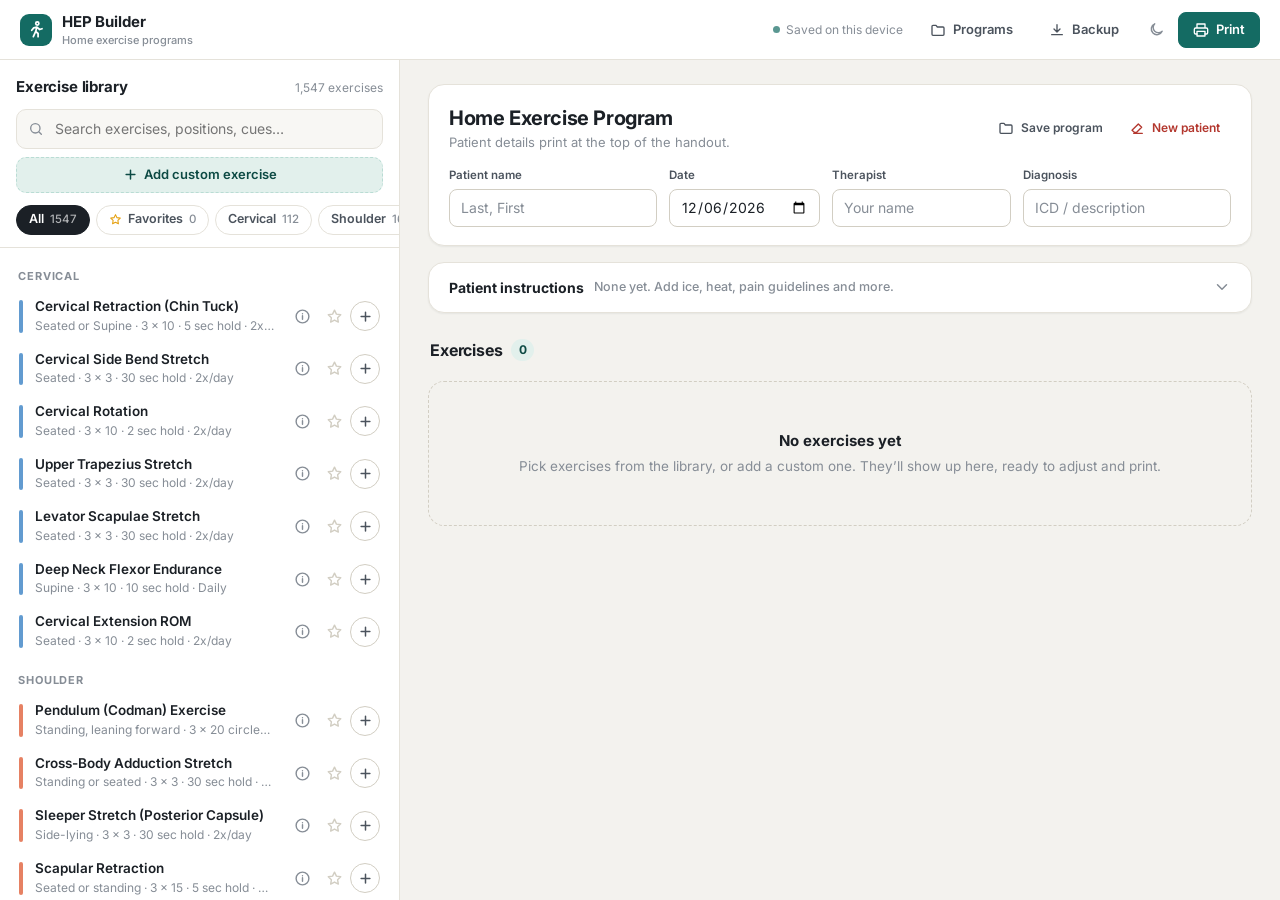
==== index.html @ 9a04bc9d "Rebuild as a static website with a redesigned UI and your own exercise photos - Split the single-fil" ====
<!DOCTYPE html>
<html lang="en">
<head>
<meta charset="UTF-8">
<meta name="viewport" content="width=device-width, initial-scale=1, viewport-fit=cover">
<title>HEP Builder</title>
<meta name="description" content="Build and print home exercise programs.">
<meta name="theme-color" content="#146B63">
<link rel="icon" href="favicon.svg" type="image/svg+xml">
<link rel="preconnect" href="https://fonts.googleapis.com">
<link rel="preconnect" href="https://fonts.gstatic.com" crossorigin>
<link href="https://fonts.googleapis.com/css2?family=Inter:wght@400;500;600;700&display=swap" rel="stylesheet">
<link rel="stylesheet" href="css/styles.css">
</head>
<body>

<!-- Icon sprite -->
<svg width="0" height="0" style="position:absolute" aria-hidden="true">
  <defs>
    <symbol id="i-search" viewBox="0 0 24 24" fill="none" stroke="currentColor" stroke-width="2" stroke-linecap="round" stroke-linejoin="round"><circle cx="11" cy="11" r="7"/><path d="m20 20-3.5-3.5"/></symbol>
    <symbol id="i-x" viewBox="0 0 24 24" fill="none" stroke="currentColor" stroke-width="2" stroke-linecap="round"><path d="M18 6 6 18M6 6l12 12"/></symbol>
    <symbol id="i-plus" viewBox="0 0 24 24" fill="none" stroke="currentColor" stroke-width="2.4" stroke-linecap="round"><path d="M12 5v14M5 12h14"/></symbol>
    <symbol id="i-check" viewBox="0 0 24 24" fill="none" stroke="currentColor" stroke-width="2.6" stroke-linecap="round" stroke-linejoin="round"><path d="m5 12.5 4.5 4.5L19 7.5"/></symbol>
    <symbol id="i-star" viewBox="0 0 24 24" fill="none" stroke="currentColor" stroke-width="2" stroke-linejoin="round"><path d="m12 3 2.7 5.6 6.1.9-4.4 4.3 1 6.1L12 17l-5.4 2.9 1-6.1L3.2 9.5l6.1-.9z"/></symbol>
    <symbol id="i-print" viewBox="0 0 24 24" fill="none" stroke="currentColor" stroke-width="2" stroke-linecap="round" stroke-linejoin="round"><path d="M6 9V3h12v6M6 18H4a2 2 0 0 1-2-2v-5a2 2 0 0 1 2-2h16a2 2 0 0 1 2 2v5a2 2 0 0 1-2 2h-2"/><path d="M6 14h12v7H6z"/></symbol>
    <symbol id="i-folder" viewBox="0 0 24 24" fill="none" stroke="currentColor" stroke-width="2" stroke-linejoin="round"><path d="M3 6.5A1.5 1.5 0 0 1 4.5 5H9l2 2.5h8.5A1.5 1.5 0 0 1 21 9v9.5a1.5 1.5 0 0 1-1.5 1.5h-15A1.5 1.5 0 0 1 3 18.5z"/></symbol>
    <symbol id="i-camera" viewBox="0 0 24 24" fill="none" stroke="currentColor" stroke-width="2" stroke-linejoin="round"><path d="M3 8.5A1.5 1.5 0 0 1 4.5 7h2.7L9 4.5h6L16.8 7h2.7A1.5 1.5 0 0 1 21 8.5v10a1.5 1.5 0 0 1-1.5 1.5h-15A1.5 1.5 0 0 1 3 18.5z"/><circle cx="12" cy="13" r="3.6"/></symbol>
    <symbol id="i-trash" viewBox="0 0 24 24" fill="none" stroke="currentColor" stroke-width="2" stroke-linecap="round" stroke-linejoin="round"><path d="M4 7h16M10 11v6M14 11v6M6 7l1 12.5A1.5 1.5 0 0 0 8.5 21h7a1.5 1.5 0 0 0 1.5-1.5L18 7M9 7V4h6v3"/></symbol>
    <symbol id="i-grip" viewBox="0 0 24 24" fill="currentColor"><circle cx="9" cy="6" r="1.6"/><circle cx="15" cy="6" r="1.6"/><circle cx="9" cy="12" r="1.6"/><circle cx="15" cy="12" r="1.6"/><circle cx="9" cy="18" r="1.6"/><circle cx="15" cy="18" r="1.6"/></symbol>
    <symbol id="i-up" viewBox="0 0 24 24" fill="none" stroke="currentColor" stroke-width="2" stroke-linecap="round" stroke-linejoin="round"><path d="m6 15 6-6 6 6"/></symbol>
    <symbol id="i-down" viewBox="0 0 24 24" fill="none" stroke="currentColor" stroke-width="2" stroke-linecap="round" stroke-linejoin="round"><path d="m6 9 6 6 6-6"/></symbol>
    <symbol id="i-mic" viewBox="0 0 24 24" fill="none" stroke="currentColor" stroke-width="2" stroke-linecap="round"><rect x="9" y="3" width="6" height="11" rx="3"/><path d="M5 11a7 7 0 0 0 14 0M12 18v3"/></symbol>
    <symbol id="i-info" viewBox="0 0 24 24" fill="none" stroke="currentColor" stroke-width="2" stroke-linecap="round"><circle cx="12" cy="12" r="9"/><path d="M12 11v5M12 8h.01"/></symbol>
    <symbol id="i-download" viewBox="0 0 24 24" fill="none" stroke="currentColor" stroke-width="2" stroke-linecap="round" stroke-linejoin="round"><path d="M12 4v11m-4.5-4.5L12 15l4.5-4.5M4 19h16"/></symbol>
    <symbol id="i-upload" viewBox="0 0 24 24" fill="none" stroke="currentColor" stroke-width="2" stroke-linecap="round" stroke-linejoin="round"><path d="M12 15V4M7.5 8.5 12 4l4.5 4.5M4 19h16"/></symbol>
    <symbol id="i-list" viewBox="0 0 24 24" fill="none" stroke="currentColor" stroke-width="2" stroke-linecap="round"><path d="M9 6h11M9 12h11M9 18h11M4.5 6h.01M4.5 12h.01M4.5 18h.01"/></symbol>
    <symbol id="i-grid" viewBox="0 0 24 24" fill="none" stroke="currentColor" stroke-width="2" stroke-linejoin="round"><rect x="4" y="4" width="7" height="7" rx="1.5"/><rect x="13" y="4" width="7" height="7" rx="1.5"/><rect x="4" y="13" width="7" height="7" rx="1.5"/><rect x="13" y="13" width="7" height="7" rx="1.5"/></symbol>
    <symbol id="i-logo" viewBox="0 0 24 24" fill="none" stroke="currentColor" stroke-width="2.2" stroke-linecap="round" stroke-linejoin="round"><circle cx="13" cy="4.5" r="2"/><path d="m8 21 3-6.5 3 2.5v4M11 14.5 12.5 9l3.5 3 3-1M12.5 9 8.5 10 6 13"/></symbol>
    <symbol id="i-moon" viewBox="0 0 24 24" fill="none" stroke="currentColor" stroke-width="2" stroke-linejoin="round"><path d="M20 14.5A8 8 0 1 1 9.5 4a6.5 6.5 0 0 0 10.5 10.5z"/></symbol>
    <symbol id="i-minus" viewBox="0 0 24 24" fill="none" stroke="currentColor" stroke-width="2.4" stroke-linecap="round"><path d="M5 12h14"/></symbol>
    <symbol id="i-eraser" viewBox="0 0 24 24" fill="none" stroke="currentColor" stroke-width="2" stroke-linecap="round" stroke-linejoin="round"><path d="M7 20h13M4.5 15.5 14 6l5 5-7.5 7.5H8z"/></symbol>
  </defs>
</svg>

<div class="shell" id="shell" data-view="library">

  <header class="topbar">
    <div class="brand">
      <span class="brand-mark"><svg><use href="#i-logo"/></svg></span>
      <div>HEP Builder<small>Home exercise programs</small></div>
    </div>
    <div class="topbar-actions">
      <span class="save-status" id="save-status">Saved on this device</span>
      <button class="btn btn-ghost" id="btn-programs" title="Saved programs"><svg><use href="#i-folder"/></svg><span class="label-wide">Programs</span></button>
      <button class="btn btn-ghost" id="btn-backup" title="Back up or restore"><svg><use href="#i-download"/></svg><span class="label-wide">Backup</span></button>
      <button class="icon-btn" id="btn-theme" title="Toggle dark mode"><svg><use href="#i-moon"/></svg></button>
      <button class="btn btn-primary" id="btn-print"><svg><use href="#i-print"/></svg><span class="label-wide">Print</span></button>
    </div>
  </header>

  <aside class="library" aria-label="Exercise library">
    <div class="lib-head">
      <div class="lib-title"><h2>Exercise library</h2><span id="lib-count"></span></div>
      <div class="search" id="search-wrap">
        <svg><use href="#i-search"/></svg>
        <input type="search" id="search" placeholder="Search exercises, positions, cues…" autocomplete="off" aria-label="Search exercises">
        <button class="icon-btn clear-search" id="clear-search" title="Clear search"><svg><use href="#i-x"/></svg></button>
      </div>
      <button class="custom-btn" id="btn-custom"><svg><use href="#i-plus"/></svg>Add custom exercise</button>
    </div>
    <div class="chips" id="chips" role="tablist" aria-label="Categories"></div>
    <div class="ex-list" id="ex-list"></div>
  </aside>

  <main class="workspace" id="workspace">
    <div class="workspace-inner">

      <section class="card patient">
        <div class="patient-head">
          <div>
            <h1>Home Exercise Program</h1>
            <p id="patient-sub">Patient details print at the top of the handout.</p>
          </div>
          <div style="display:flex;gap:4px">
            <button class="btn btn-ghost btn-sm" id="btn-save-quick"><svg><use href="#i-folder"/></svg>Save program</button>
            <button class="btn btn-danger-ghost btn-sm" id="btn-clear-all"><svg><use href="#i-eraser"/></svg>New patient</button>
          </div>
        </div>
        <div class="patient-grid">
          <div class="field"><label for="pt-name">Patient name</label><input class="input" id="pt-name" placeholder="Last, First" autocomplete="off"></div>
          <div class="field"><label for="pt-date">Date</label><input class="input" type="date" id="pt-date"></div>
          <div class="field"><label for="pt-therapist">Therapist</label><input class="input" id="pt-therapist" placeholder="Your name"></div>
          <div class="field"><label for="pt-dx">Diagnosis</label><input class="input" id="pt-dx" placeholder="ICD / description" autocomplete="off"></div>
        </div>
      </section>

      <section class="card instr-card" id="instr-card">
        <button class="instr-summary" id="instr-toggle" aria-expanded="false">
          <h3>Patient instructions</h3>
          <span class="muted" id="instr-preview">Ice, heat, pain guidelines…</span>
          <svg class="chev"><use href="#i-down"/></svg>
        </button>
        <div class="instr-body">
          <div class="quick" id="quick"></div>
          <div class="with-mic">
            <textarea class="textarea" id="pt-instructions" rows="4" placeholder="Type instructions, or tap the quick-add buttons above…"></textarea>
            <button class="mic" type="button" data-mic-target="pt-instructions" title="Dictate"><svg><use href="#i-mic"/></svg></button>
          </div>
          <div class="hint"><span>Prints above the exercises.</span><button class="btn btn-ghost btn-sm" id="btn-clear-instr">Clear</button></div>
        </div>
      </section>

      <div class="prog-toolbar">
        <h2>Exercises <span class="pill" id="ex-count">0</span></h2>
        <div class="tools">
          <button class="btn btn-ghost btn-sm" id="btn-clear-ex"><svg><use href="#i-trash"/></svg>Clear exercises</button>
        </div>
      </div>
      <div class="prog-list" id="prog-list"></div>
    </div>
  </main>

  <nav class="mobile-tabs" aria-label="Views">
    <button data-view="library" class="active"><svg><use href="#i-grid"/></svg>Library</button>
    <button data-view="program"><svg><use href="#i-list"/></svg><span>Program<span class="badge" id="tab-badge" hidden>0</span></span></button>
  </nav>
</div>

<!-- Modals -->
<div class="modal-backdrop" id="modal" role="dialog" aria-modal="true">
  <div class="modal" id="modal-box"></div>
</div>
<input type="file" id="photo-input" accept="image/*" hidden>
<input type="file" id="backup-input" accept="application/json,.json" hidden>
<div class="toast" id="toast" role="status"></div>
<div id="print-view"></div>

<script src="js/exercises.js"></script>
<script src="js/photos.js"></script>
<script src="js/app.js"></script>
</body>
</html>
---- css/styles.css ----
/* ───────────────────────── Tokens ───────────────────────── */
:root {
  --bg: #F3F2EE;
  --surface: #FFFFFF;
  --surface-2: #F8F7F4;
  --line: #E5E2DA;
  --line-strong: #D2CEC3;
  --ink: #1B2026;
  --ink-2: #4B535D;
  --ink-3: #868D96;
  --brand: #146B63;
  --brand-hover: #0F5751;
  --brand-ink: #0D4A44;
  --brand-soft: #E2F0EC;
  --brand-line: #B9DCD4;
  --accent: #E0613C;
  --accent-soft: #FCE8E1;
  --danger: #B3372E;
  --danger-soft: #FBEAE7;
  --star: #E5A00F;
  --shadow-sm: 0 1px 2px rgba(23, 28, 33, .06);
  --shadow: 0 1px 2px rgba(23, 28, 33, .05), 0 6px 20px rgba(23, 28, 33, .06);
  --shadow-lg: 0 20px 60px rgba(15, 20, 25, .22);

  --photo-bg: #E9EEEC;

  --r-sm: 8px;
  --r: 12px;
  --r-lg: 16px;
  --font: 'Inter', system-ui, -apple-system, 'Segoe UI', sans-serif;
  color-scheme: light;
}
@media (prefers-color-scheme: dark) {
  :root:not([data-theme="light"]) {
    --bg: #111417; --surface: #191D21; --surface-2: #1F2429; --line: #2B3137; --line-strong: #3A4148;
    --ink: #E9ECEE; --ink-2: #AEB5BC; --ink-3: #78818A;
    --brand: #4DB5A8; --brand-hover: #63C4B8; --brand-ink: #9EDDD3; --brand-soft: #173330; --brand-line: #29514C;
    --accent: #F2845F; --accent-soft: #3A231C; --danger: #F07C70; --danger-soft: #3A1E1C; --star: #F2B53A;
    --shadow-sm: none; --shadow: 0 1px 2px rgba(0,0,0,.4); --shadow-lg: 0 20px 60px rgba(0,0,0,.6);
    --photo-bg: #1E2A29;
    color-scheme: dark;
  }
}
:root[data-theme="dark"] {
  --bg: #111417; --surface: #191D21; --surface-2: #1F2429; --line: #2B3137; --line-strong: #3A4148;
  --ink: #E9ECEE; --ink-2: #AEB5BC; --ink-3: #78818A;
  --brand: #4DB5A8; --brand-hover: #63C4B8; --brand-ink: #9EDDD3; --brand-soft: #173330; --brand-line: #29514C;
  --accent: #F2845F; --accent-soft: #3A231C; --danger: #F07C70; --danger-soft: #3A1E1C; --star: #F2B53A;
  --shadow-sm: none; --shadow: 0 1px 2px rgba(0,0,0,.4); --shadow-lg: 0 20px 60px rgba(0,0,0,.6);
  --photo-bg: #1E2A29;
  color-scheme: dark;
}

/* ───────────────────────── Base ───────────────────────── */
*, *::before, *::after { box-sizing: border-box; margin: 0; padding: 0; }
html, body { height: 100%; }
body {
  font-family: var(--font); font-size: 14px; line-height: 1.5; color: var(--ink); background: var(--bg);
  -webkit-font-smoothing: antialiased; overflow: hidden;
}
button { font: inherit; color: inherit; cursor: pointer; background: none; border: 0; }
input, textarea, select { font: inherit; color: inherit; }
svg { display: block; }
:focus-visible { outline: 2px solid var(--brand); outline-offset: 2px; }
.sr-only { position: absolute; width: 1px; height: 1px; overflow: hidden; clip: rect(0 0 0 0); white-space: nowrap; }

/* ───────────────────────── Buttons ───────────────────────── */
.btn {
  display: inline-flex; align-items: center; justify-content: center; gap: 7px; height: 36px; padding: 0 14px;
  border-radius: var(--r-sm); font-size: 13px; font-weight: 600; border: 1px solid var(--line-strong);
  background: var(--surface); color: var(--ink); white-space: nowrap; transition: background .12s, border-color .12s, color .12s;
}
.btn:hover { background: var(--surface-2); border-color: var(--ink-3); }
.btn svg { width: 16px; height: 16px; flex-shrink: 0; }
.btn-primary { background: var(--brand); border-color: var(--brand); color: #fff; }
.btn-primary:hover { background: var(--brand-hover); border-color: var(--brand-hover); }
:root[data-theme="dark"] .btn-primary { color: #0B1F1C; }
@media (prefers-color-scheme: dark) { :root:not([data-theme="light"]) .btn-primary { color: #0B1F1C; } }
.btn-ghost { border-color: transparent; background: transparent; color: var(--ink-2); }
.btn-ghost:hover { background: var(--surface-2); border-color: var(--line); color: var(--ink); }
.btn-danger-ghost { border-color: transparent; color: var(--danger); background: transparent; }
.btn-danger-ghost:hover { background: var(--danger-soft); border-color: transparent; }
.btn-sm { height: 30px; padding: 0 10px; font-size: 12px; }
.icon-btn {
  width: 32px; height: 32px; border-radius: var(--r-sm); display: inline-flex; align-items: center; justify-content: center;
  color: var(--ink-3); transition: background .12s, color .12s; flex-shrink: 0;
}
.icon-btn:hover { background: var(--surface-2); color: var(--ink); }
.icon-btn svg { width: 17px; height: 17px; }
.icon-btn.danger:hover { background: var(--danger-soft); color: var(--danger); }
.icon-btn:disabled { opacity: .3; pointer-events: none; }

/* ───────────────────────── Shell ───────────────────────── */
.shell { display: grid; grid-template-columns: 400px 1fr; grid-template-rows: 60px 1fr; height: 100vh; height: 100dvh; }
.topbar {
  grid-column: 1 / -1; display: flex; align-items: center; gap: 12px; padding: 0 20px;
  background: var(--surface); border-bottom: 1px solid var(--line);
}
.brand { display: flex; align-items: center; gap: 10px; font-weight: 700; font-size: 15px; letter-spacing: -.01em; }
.brand-mark {
  width: 32px; height: 32px; border-radius: 9px; background: var(--brand); color: #fff;
  display: grid; place-items: center;
}
.brand-mark svg { width: 19px; height: 19px; }
.brand small { display: block; font-size: 11px; font-weight: 500; color: var(--ink-3); letter-spacing: 0; margin-top: -2px; }
.topbar-actions { margin-left: auto; display: flex; align-items: center; gap: 6px; }
.save-status { font-size: 12px; color: var(--ink-3); margin-right: 6px; display: inline-flex; align-items: center; gap: 6px; }
.save-status::before { content: ''; width: 7px; height: 7px; border-radius: 50%; background: var(--brand); opacity: .7; }
.save-status.err::before { background: var(--danger); }

/* ───────────────────────── Library ───────────────────────── */
.library {
  background: var(--surface); border-right: 1px solid var(--line);
  display: grid; grid-template-rows: auto auto 1fr; min-height: 0; overflow: hidden;
}
.lib-head { padding: 16px 16px 10px; }
.lib-title { display: flex; align-items: baseline; justify-content: space-between; margin-bottom: 10px; }
.lib-title h2 { font-size: 15px; font-weight: 700; letter-spacing: -.01em; }
.lib-title span { font-size: 12px; color: var(--ink-3); }
.search { position: relative; }
.search svg { position: absolute; left: 12px; top: 50%; transform: translateY(-50%); width: 16px; height: 16px; color: var(--ink-3); pointer-events: none; }
.search input {
  width: 100%; height: 40px; padding: 0 36px 0 38px; border-radius: 10px; border: 1px solid var(--line);
  background: var(--surface-2); font-size: 14px; outline: none; transition: border-color .12s, background .12s, box-shadow .12s;
}
.search input:focus { border-color: var(--brand); background: var(--surface); box-shadow: 0 0 0 3px var(--brand-soft); }
.search .clear-search { position: absolute; right: 4px; top: 4px; width: 32px; height: 32px; display: none; }
.search.has-text .clear-search { display: inline-flex; }

.custom-btn {
  width: 100%; height: 36px; margin-top: 8px; border-radius: 10px; border: 1.5px dashed var(--brand-line);
  color: var(--brand-ink); background: var(--brand-soft); font-size: 13px; font-weight: 600;
  display: flex; align-items: center; justify-content: center; gap: 6px; transition: border-color .12s;
}
.custom-btn:hover { border-color: var(--brand); border-style: solid; }
.custom-btn svg { width: 15px; height: 15px; }
.chips { display: flex; gap: 6px; padding: 2px 16px 12px; overflow-x: auto; scrollbar-width: none; border-bottom: 1px solid var(--line); }
.chips::-webkit-scrollbar { display: none; }
.chip {
  flex-shrink: 0; height: 30px; padding: 0 12px; border-radius: 999px; font-size: 12.5px; font-weight: 600;
  border: 1px solid var(--line); color: var(--ink-2); background: var(--surface); display: inline-flex; align-items: center; gap: 6px;
  transition: background .12s, border-color .12s, color .12s;
}
.chip:hover { border-color: var(--line-strong); color: var(--ink); }
.chip .count { font-weight: 500; color: var(--ink-3); font-size: 11.5px; }
.chip.active { background: var(--ink); border-color: var(--ink); color: var(--surface); }
.chip.active .count { color: inherit; opacity: .65; }
.chip.fav-chip svg { width: 13px; height: 13px; color: var(--star); }
.chip.fav-chip.active { background: var(--star); border-color: var(--star); color: #2A1E00; }
.chip.fav-chip.active svg { color: #2A1E00; }

.ex-list { overflow-y: auto; padding: 6px 10px 24px; min-height: 0; }
.group-title {
  position: sticky; top: -6px; z-index: 1; background: var(--surface);
  font-size: 11px; font-weight: 700; text-transform: uppercase; letter-spacing: .08em; color: var(--ink-3);
  padding: 14px 8px 6px; display: flex; justify-content: space-between;
}
.ex-row {
  display: flex; align-items: center; gap: 12px; padding: 7px 8px; border-radius: var(--r);
  border: 1px solid transparent; cursor: pointer; position: relative; transition: background .1s, border-color .1s;
}
.ex-row:hover { background: var(--surface-2); border-color: var(--line); }
.cat-bar { width: 4px; align-self: stretch; border-radius: 4px; flex-shrink: 0; opacity: .8; margin: 2px 0; }
.ex-thumb {
  width: 64px; height: 46px; border-radius: 9px; flex-shrink: 0; overflow: hidden; background: var(--photo-bg); position: relative;
}
.ex-thumb img { width: 100%; height: 100%; object-fit: cover; }
.ex-body { flex: 1; min-width: 0; }
.ex-name { font-size: 13.5px; font-weight: 600; line-height: 1.3; overflow: hidden; text-overflow: ellipsis; display: -webkit-box; -webkit-line-clamp: 2; -webkit-box-orient: vertical; }
.ex-meta { font-size: 12px; color: var(--ink-3); margin-top: 1px; white-space: nowrap; overflow: hidden; text-overflow: ellipsis; }
.ex-actions { display: flex; align-items: center; gap: 0; flex-shrink: 0; }
.star { color: var(--line-strong); }
.star:hover { color: var(--star); background: transparent; }
.star.on { color: var(--star); }
.star.on svg { fill: currentColor; }
.add-btn {
  width: 30px; height: 30px; border-radius: 50%; border: 1.5px solid var(--line-strong); color: var(--ink-2);
  display: inline-flex; align-items: center; justify-content: center; transition: all .12s;
}
.add-btn svg { width: 15px; height: 15px; }
.ex-row:hover .add-btn { border-color: var(--brand); color: var(--brand); }
.ex-row.added .add-btn { background: var(--brand); border-color: var(--brand); color: #fff; }
.ex-row.added:hover .add-btn { background: var(--danger); border-color: var(--danger); }
.ex-row.added { background: var(--brand-soft); border-color: var(--brand-line); }
.empty-list { text-align: center; color: var(--ink-3); padding: 48px 20px; font-size: 13.5px; line-height: 1.7; }
.load-more { display: block; margin: 10px auto 0; }

/* ───────────────────────── Program workspace ───────────────────────── */
.workspace { overflow-y: auto; min-height: 0; }
.workspace-inner { max-width: 980px; margin: 0 auto; padding: 24px 28px 80px; display: flex; flex-direction: column; gap: 16px; }
.card { background: var(--surface); border: 1px solid var(--line); border-radius: var(--r-lg); box-shadow: var(--shadow-sm); }

.patient { padding: 18px 20px; }
.patient-head { display: flex; align-items: center; justify-content: space-between; margin-bottom: 14px; gap: 12px; flex-wrap: wrap; }
.patient-head h1 { font-size: 20px; font-weight: 700; letter-spacing: -.02em; }
.patient-head p { font-size: 13px; color: var(--ink-3); }
.patient-grid { display: grid; grid-template-columns: 1.4fr 1fr 1.2fr 1.4fr; gap: 12px; }
.field label, .field-label {
  display: block; font-size: 11.5px; font-weight: 600; color: var(--ink-2); margin-bottom: 5px;
}
.input, .textarea {
  width: 100%; height: 38px; padding: 0 11px; border: 1px solid var(--line-strong); border-radius: var(--r-sm);
  background: var(--surface); font-size: 14px; outline: none; transition: border-color .12s, box-shadow .12s;
}
.textarea { height: auto; padding: 9px 11px; line-height: 1.55; resize: vertical; }
.input:focus, .textarea:focus { border-color: var(--brand); box-shadow: 0 0 0 3px var(--brand-soft); }
.input::placeholder, .textarea::placeholder { color: var(--ink-3); }

.instr-card { padding: 0; overflow: hidden; }
.instr-summary {
  width: 100%; display: flex; align-items: center; gap: 10px; padding: 14px 20px; text-align: left;
}
.instr-summary h3 { font-size: 14px; font-weight: 700; }
.instr-summary .muted { font-size: 12.5px; color: var(--ink-3); font-weight: 500; overflow: hidden; text-overflow: ellipsis; white-space: nowrap; flex: 1; min-width: 0; }
.instr-summary .chev { width: 18px; height: 18px; color: var(--ink-3); transition: transform .2s; margin-left: auto; flex-shrink: 0; }
.instr-card.open .chev { transform: rotate(180deg); }
.instr-body { display: none; padding: 0 20px 18px; }
.instr-card.open .instr-body { display: block; }
.quick { display: flex; flex-wrap: wrap; gap: 6px; margin-bottom: 10px; }
.quick button {
  height: 28px; padding: 0 11px; border-radius: 999px; font-size: 12px; font-weight: 600;
  background: var(--brand-soft); color: var(--brand-ink); border: 1px solid transparent;
}
.quick button:hover { border-color: var(--brand-line); }
.with-mic { position: relative; }
.with-mic .textarea { padding-right: 42px; }
.with-mic .mic { position: absolute; right: 6px; top: 6px; }
.hint { font-size: 12px; color: var(--ink-3); margin-top: 6px; display: flex; justify-content: space-between; gap: 10px; }

.prog-toolbar { display: flex; align-items: center; justify-content: space-between; gap: 10px; padding: 6px 2px 0; }
.prog-toolbar h2 { font-size: 16px; font-weight: 700; letter-spacing: -.01em; display: flex; align-items: center; gap: 8px; }
.pill { display: inline-flex; align-items: center; height: 22px; padding: 0 8px; border-radius: 999px; background: var(--brand-soft); color: var(--brand-ink); font-size: 12px; font-weight: 700; }
.prog-toolbar .tools { display: flex; gap: 4px; }

.prog-list { display: flex; flex-direction: column; gap: 12px; }
.empty-state {
  border: 1.5px dashed var(--line-strong); border-radius: var(--r-lg); padding: 48px 24px; text-align: center; color: var(--ink-3);
}
.empty-state h3 { font-size: 15px; color: var(--ink); margin-bottom: 4px; }
.empty-state p { font-size: 13.5px; }

.pcard { display: grid; grid-template-columns: minmax(0, 1fr); gap: 0; overflow: visible; position: relative; }
.pcard.has-photo { grid-template-columns: 200px minmax(0, 1fr); }
.pcard.dragging { opacity: .45; }
.pcard.drop-before::before, .pcard.drop-after::after {
  content: ''; position: absolute; left: 12px; right: 12px; height: 3px; border-radius: 3px; background: var(--brand);
}
.pcard.drop-before::before { top: -8px; }
.pcard.drop-after::after { bottom: -8px; }
.media {
  position: relative; background: var(--photo-bg); border-radius: var(--r-lg) 0 0 var(--r-lg); overflow: hidden;
  min-height: 180px; display: flex; cursor: zoom-in; align-items: center; justify-content: center;
}
.media img { position: absolute; inset: 0; width: 100%; height: 100%; object-fit: cover; }
.media-btn {
  position: absolute; left: 8px; bottom: 8px; height: 28px; padding: 0 10px; border-radius: 999px; font-size: 12px; font-weight: 600;
  background: rgba(20, 26, 30, .72); color: #fff; display: inline-flex; align-items: center; gap: 6px;
  opacity: 0; transform: translateY(4px); transition: opacity .15s, transform .15s; backdrop-filter: blur(6px);
}
.media-btn svg { width: 14px; height: 14px; }
.media:hover .media-btn, .media:focus-within .media-btn, .media-btn:focus-visible { opacity: 1; transform: none; }
@media (hover: none) { .media-btn { opacity: 1; transform: none; } .drag-handle { display: none; } }
.num {
  width: 26px; height: 26px; border-radius: 50%; background: var(--ink); color: var(--surface); flex-shrink: 0;
  font-size: 12px; font-weight: 700; display: grid; place-items: center; margin-top: 1px;
}
.pbody { padding: 14px 16px 14px 18px; min-width: 0; display: flex; flex-direction: column; gap: 12px; }
.ptop { display: flex; align-items: flex-start; gap: 8px; }
.ptitle { flex: 1; min-width: 0; }
.title-input {
  width: 100%; font-size: 15.5px; font-weight: 700; letter-spacing: -.01em; border: 0; border-bottom: 1.5px dashed var(--brand-line);
  background: transparent; outline: none; padding: 0 0 2px;
}
.title-input:focus { border-bottom-color: var(--brand); border-bottom-style: solid; }
.title-input::placeholder { color: var(--ink-3); font-weight: 600; }
.add-photo { margin-right: 4px; }
.ptitle h3 { font-size: 15.5px; font-weight: 700; letter-spacing: -.01em; line-height: 1.3; }
.ptitle .sub { font-size: 12.5px; color: var(--ink-3); margin-top: 2px; }
.dot { width: 7px; height: 7px; border-radius: 50%; display: inline-block; margin-right: 6px; vertical-align: 1px; }
.pbtns { display: flex; gap: 0; margin: -4px -6px 0 0; }
.drag-handle { cursor: grab; }
.drag-handle:active { cursor: grabbing; }

.params { display: grid; grid-template-columns: repeat(4, minmax(0, 1fr)); gap: 8px; }
.param label { display: block; font-size: 11px; font-weight: 600; color: var(--ink-3); margin-bottom: 4px; text-transform: uppercase; letter-spacing: .04em; }
.combo { position: relative; display: flex; align-items: center; height: 36px; border: 1px solid var(--line-strong); border-radius: var(--r-sm); background: var(--surface); transition: border-color .12s, box-shadow .12s; }
.combo:focus-within { border-color: var(--brand); box-shadow: 0 0 0 3px var(--brand-soft); }
.combo input { flex: 1; min-width: 0; height: 100%; border: 0; outline: none; background: transparent; padding: 0 4px; text-align: center; font-size: 13.5px; font-weight: 600; }
.combo-step { width: 26px; height: 100%; display: grid; place-items: center; color: var(--ink-3); flex-shrink: 0; }
.combo-step:hover { color: var(--brand); background: var(--surface-2); }
.combo-step:first-child { border-right: 1px solid var(--line); border-radius: var(--r-sm) 0 0 var(--r-sm); }
.combo-step svg { width: 13px; height: 13px; }
.combo-arrow { width: 26px; height: 100%; display: grid; place-items: center; color: var(--ink-3); border-left: 1px solid var(--line); }
.combo-arrow:hover { color: var(--brand); background: var(--surface-2); border-radius: 0 var(--r-sm) var(--r-sm) 0; }
.combo .combo-step + .combo-arrow { border-left: 1px solid var(--line); }
.combo-arrow svg { width: 14px; height: 14px; }
.combo-menu {
  display: none; position: absolute; top: calc(100% + 6px); left: 0; min-width: 100%; z-index: 30; padding: 4px;
  background: var(--surface); border: 1px solid var(--line); border-radius: 10px; box-shadow: var(--shadow-lg); max-height: 240px; overflow-y: auto;
}
.combo-menu.open { display: block; }
.combo-opt { padding: 7px 10px; border-radius: 6px; font-size: 13px; white-space: nowrap; cursor: pointer; display: flex; align-items: center; gap: 8px; }
.combo-opt:hover { background: var(--surface-2); }
.combo-opt.active { background: var(--brand-soft); color: var(--brand-ink); font-weight: 600; }

.pextra { display: grid; grid-template-columns: 1fr 1fr; gap: 10px; }
.pextra .textarea { min-height: 76px; font-size: 13px; }
.mic {
  width: 30px; height: 30px; border-radius: 50%; display: inline-flex; align-items: center; justify-content: center; color: var(--ink-3);
  transition: background .12s, color .12s;
}
.mic svg { width: 15px; height: 15px; }
.mic:hover { background: var(--brand-soft); color: var(--brand); }
.mic.listening { background: var(--danger); color: #fff; animation: pulse 1.2s infinite; }
@keyframes pulse { 0%, 100% { box-shadow: 0 0 0 0 rgba(179, 55, 46, .45); } 50% { box-shadow: 0 0 0 7px rgba(179, 55, 46, 0); } }


/* ───────────────────────── Modal ───────────────────────── */
.modal-backdrop {
  position: fixed; inset: 0; background: rgba(12, 16, 20, .5); z-index: 100; display: none;
  align-items: center; justify-content: center; padding: 20px; backdrop-filter: blur(2px);
}
.modal-backdrop.open { display: flex; animation: fade .15s ease-out; }
@keyframes fade { from { opacity: 0; } }
.modal {
  background: var(--surface); border-radius: 18px; box-shadow: var(--shadow-lg); width: 100%; max-width: 560px;
  max-height: calc(100dvh - 40px); overflow-y: auto; animation: rise .18s ease-out;
}
@keyframes rise { from { transform: translateY(8px); opacity: .6; } }
.modal-head { display: flex; align-items: center; justify-content: space-between; padding: 18px 20px 6px; }
.modal-head h2 { font-size: 17px; font-weight: 700; letter-spacing: -.01em; }
.modal-body { padding: 8px 20px 20px; }
.modal-foot { display: flex; gap: 8px; justify-content: flex-end; padding: 14px 20px; border-top: 1px solid var(--line); flex-wrap: wrap; }

.detail-media { position: relative; background: var(--photo-bg); aspect-ratio: 10 / 7; border-radius: 18px 18px 0 0; overflow: hidden; }
.detail-media img { width: 100%; height: 100%; object-fit: contain; background: #000; }
.detail-media .close-float { position: absolute; top: 12px; right: 12px; background: var(--surface); box-shadow: var(--shadow); color: var(--ink); }
.detail-content { padding: 18px 22px 6px; }
.detail-content.no-photo { padding-top: 0; }
.detail-content h2 { font-size: 20px; font-weight: 700; letter-spacing: -.02em; line-height: 1.25; }
.detail-content .sub { color: var(--ink-3); font-size: 13px; margin-top: 4px; display: flex; gap: 8px; align-items: center; flex-wrap: wrap; }
.dose { display: grid; grid-template-columns: repeat(4, 1fr); gap: 8px; margin: 16px 0; }
.dose div { background: var(--surface-2); border: 1px solid var(--line); border-radius: 10px; padding: 8px 10px; }
.dose span { display: block; font-size: 10.5px; text-transform: uppercase; letter-spacing: .05em; color: var(--ink-3); font-weight: 600; }
.dose strong { font-size: 14px; }
.detail-content p.instr { font-size: 14px; color: var(--ink-2); line-height: 1.65; }
.photo-note { font-size: 12px; color: var(--ink-3); margin-top: 12px; }

.snap-list { display: flex; flex-direction: column; gap: 6px; margin-top: 12px; }
.snap {
  display: flex; align-items: center; gap: 12px; padding: 10px 12px; border: 1px solid var(--line); border-radius: var(--r);
}
.snap:hover { border-color: var(--line-strong); background: var(--surface-2); }
.snap-info { flex: 1; min-width: 0; }
.snap-info strong { display: block; font-size: 14px; overflow: hidden; text-overflow: ellipsis; white-space: nowrap; }
.snap-info span { font-size: 12px; color: var(--ink-3); }
.save-row { display: flex; gap: 8px; }
.section-label { font-size: 12px; font-weight: 700; color: var(--ink-3); text-transform: uppercase; letter-spacing: .06em; margin-top: 18px; }
.muted-p { font-size: 13.5px; color: var(--ink-2); line-height: 1.6; }

.toast {
  position: fixed; left: 50%; bottom: 24px; transform: translateX(-50%) translateY(20px); opacity: 0; z-index: 200;
  background: var(--ink); color: var(--surface); padding: 10px 16px; border-radius: 10px; font-size: 13px; font-weight: 600;
  box-shadow: var(--shadow-lg); transition: opacity .2s, transform .2s; pointer-events: none; display: flex; gap: 12px; align-items: center;
}
.toast.show { opacity: 1; transform: translateX(-50%); pointer-events: auto; }
.toast button { color: var(--brand-line); font-weight: 700; }

/* ───────────────────────── Mobile ───────────────────────── */
.mobile-tabs { display: none; }
@media (max-width: 1100px) {
  .shell { grid-template-columns: 340px 1fr; }
  .patient-grid { grid-template-columns: 1fr 1fr; }
  .pcard.has-photo { grid-template-columns: 160px minmax(0, 1fr); }
  .pextra { grid-template-columns: 1fr; }
}
@media (max-width: 820px) {
  body { font-size: 15px; }
  .shell { grid-template-columns: 1fr; grid-template-rows: 56px 1fr 60px; }
  .topbar { padding: 0 12px; }
  .brand small, .save-status, .topbar .label-wide { display: none; }
  .library, .workspace { grid-column: 1; grid-row: 2; }
  .shell[data-view="program"] .library { display: none; }
  .shell[data-view="library"] .workspace { display: none; }
  .workspace-inner { padding: 16px 16px 40px; }
  .mobile-tabs {
    display: grid; grid-template-columns: 1fr 1fr; grid-row: 3; background: var(--surface); border-top: 1px solid var(--line);
    padding-bottom: env(safe-area-inset-bottom);
  }
  .mobile-tabs button { display: flex; flex-direction: column; align-items: center; justify-content: center; gap: 2px; font-size: 11.5px; font-weight: 600; color: var(--ink-3); }
  .mobile-tabs button svg { width: 20px; height: 20px; }
  .mobile-tabs button.active { color: var(--brand); }
  .mobile-tabs .badge { display: inline-block; min-width: 18px; padding: 0 5px; border-radius: 9px; background: var(--brand); color: #fff; font-size: 10.5px; line-height: 18px; margin-left: 4px; }
  .pcard.has-photo { grid-template-columns: minmax(0, 1fr); }
  .add-photo span { display: none; }
  .media { border-radius: var(--r-lg) var(--r-lg) 0 0; min-height: 0; aspect-ratio: 16 / 9; }
  .params { grid-template-columns: repeat(2, minmax(0, 1fr)); }
  .patient-grid { grid-template-columns: 1fr; }
  .dose { grid-template-columns: 1fr 1fr; }
  .modal-backdrop { padding: 0; align-items: flex-end; }
  .modal { border-radius: 18px 18px 0 0; max-height: 92dvh; }
}

/* ───────────────────────── Print ───────────────────────── */
#print-view { display: none; }
@media print {
  @page { size: letter; margin: 12mm 14mm; }
  html, body { height: auto; overflow: visible; background: #fff; color: #111; font-size: 9.5pt; }
  .shell, .modal-backdrop, .toast { display: none !important; }
  #print-view { display: block; }
  .pv-head { border-bottom: 1.5pt solid #111; padding-bottom: 6pt; margin-bottom: 10pt; }
  .pv-head h1 { font-size: 17pt; letter-spacing: -.01em; }
  .pv-meta { font-size: 9.5pt; color: #444; margin-top: 2pt; }
  .pv-meta b { color: #111; }
  .pv-instr { border: 1pt solid #ccc; border-radius: 6pt; padding: 7pt 10pt; margin-bottom: 12pt; break-inside: avoid; }
  .pv-instr h2 { font-size: 8.5pt; text-transform: uppercase; letter-spacing: .07em; margin-bottom: 3pt; }
  .pv-instr div { white-space: pre-wrap; line-height: 1.5; }
  .pv-ex { border: 1pt solid #ccc; border-radius: 8pt; padding: 8pt 10pt; margin-bottom: 8pt; break-inside: avoid; }
  .pv-ex.with-img { display: grid; grid-template-columns: 2.1in 1fr; gap: 10pt; }
  .pv-ex.break { break-after: page; page-break-after: always; }
  .pv-img { border-radius: 6pt; overflow: hidden; aspect-ratio: 4 / 3; align-self: start; }
  .pv-img img { width: 100%; height: 100%; object-fit: cover; }
  .pv-ex h3 { font-size: 12pt; margin-bottom: 1pt; display: flex; gap: 6pt; align-items: baseline; }
  .pv-ex h3 span { font-size: 10pt; color: #fff; background: #111; border-radius: 50%; width: 17pt; height: 17pt; display: inline-grid; place-items: center; flex-shrink: 0; -webkit-print-color-adjust: exact; print-color-adjust: exact; }
  .pv-pos { font-size: 9.5pt; color: #555; margin-bottom: 5pt; }
  .pv-dose { display: flex; gap: 0; border: 1pt solid #ccc; border-radius: 5pt; margin-bottom: 6pt; }
  .pv-dose div { flex: 1; padding: 3pt 6pt; border-left: 1pt solid #ccc; }
  .pv-dose div:first-child { border-left: 0; }
  .pv-dose span { display: block; font-size: 7pt; text-transform: uppercase; letter-spacing: .06em; color: #666; }
  .pv-dose strong { font-size: 9.5pt; }
  .pv-text { white-space: pre-wrap; line-height: 1.5; }
  .pv-note { margin-top: 5pt; padding-left: 7pt; border-left: 2pt solid #999; white-space: pre-wrap; }
  .pv-note b { font-size: 8pt; text-transform: uppercase; letter-spacing: .06em; display: block; color: #555; }
}
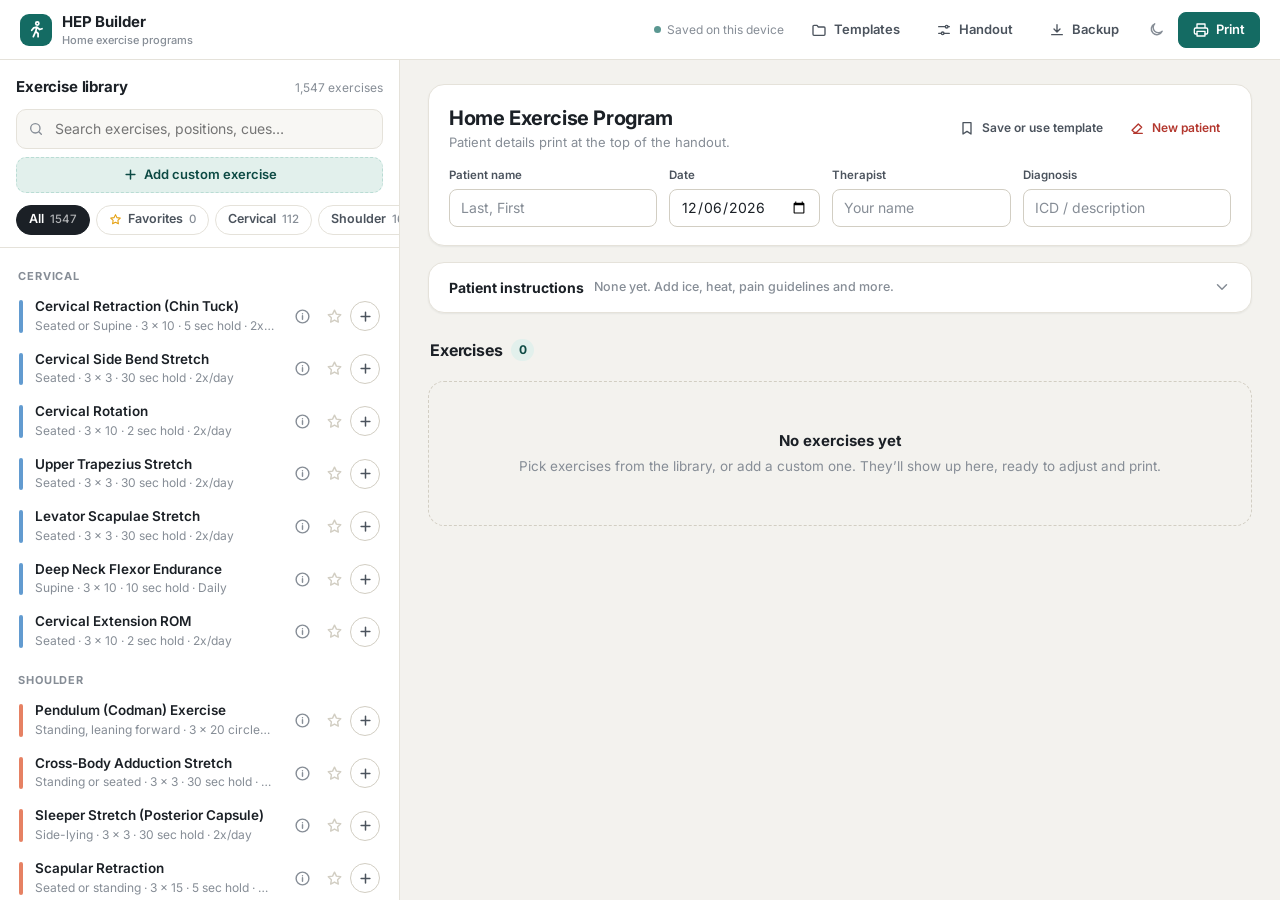
==== commit 772c7150: "Add your own exercise library, templates, and handout options - Save custom exercises to "My exercis" ====
--- a/index.html
+++ b/index.html
@@ -37,6 +37,9 @@
     <symbol id="i-grid" viewBox="0 0 24 24" fill="none" stroke="currentColor" stroke-width="2" stroke-linejoin="round"><rect x="4" y="4" width="7" height="7" rx="1.5"/><rect x="13" y="4" width="7" height="7" rx="1.5"/><rect x="4" y="13" width="7" height="7" rx="1.5"/><rect x="13" y="13" width="7" height="7" rx="1.5"/></symbol>
     <symbol id="i-logo" viewBox="0 0 24 24" fill="none" stroke="currentColor" stroke-width="2.2" stroke-linecap="round" stroke-linejoin="round"><circle cx="13" cy="4.5" r="2"/><path d="m8 21 3-6.5 3 2.5v4M11 14.5 12.5 9l3.5 3 3-1M12.5 9 8.5 10 6 13"/></symbol>
     <symbol id="i-moon" viewBox="0 0 24 24" fill="none" stroke="currentColor" stroke-width="2" stroke-linejoin="round"><path d="M20 14.5A8 8 0 1 1 9.5 4a6.5 6.5 0 0 0 10.5 10.5z"/></symbol>
+    <symbol id="i-bookmark" viewBox="0 0 24 24" fill="none" stroke="currentColor" stroke-width="2" stroke-linejoin="round"><path d="M6 4h12v17l-6-4-6 4z"/></symbol>
+    <symbol id="i-edit" viewBox="0 0 24 24" fill="none" stroke="currentColor" stroke-width="2" stroke-linecap="round" stroke-linejoin="round"><path d="M4 20h4L19 9l-4-4L4 16zM13.5 6.5l4 4"/></symbol>
+    <symbol id="i-settings" viewBox="0 0 24 24" fill="none" stroke="currentColor" stroke-width="2" stroke-linecap="round"><path d="M4 7h10M18 7h2M4 17h4M12 17h8"/><circle cx="16" cy="7" r="2"/><circle cx="10" cy="17" r="2"/></symbol>
     <symbol id="i-minus" viewBox="0 0 24 24" fill="none" stroke="currentColor" stroke-width="2.4" stroke-linecap="round"><path d="M5 12h14"/></symbol>
     <symbol id="i-eraser" viewBox="0 0 24 24" fill="none" stroke="currentColor" stroke-width="2" stroke-linecap="round" stroke-linejoin="round"><path d="M7 20h13M4.5 15.5 14 6l5 5-7.5 7.5H8z"/></symbol>
   </defs>
@@ -51,7 +54,8 @@
     </div>
     <div class="topbar-actions">
       <span class="save-status" id="save-status">Saved on this device</span>
-      <button class="btn btn-ghost" id="btn-programs" title="Saved programs"><svg><use href="#i-folder"/></svg><span class="label-wide">Programs</span></button>
+      <button class="btn btn-ghost" id="btn-programs" title="Templates and saved programs"><svg><use href="#i-folder"/></svg><span class="label-wide">Templates</span></button>
+      <button class="btn btn-ghost" id="btn-handout" title="Handout settings"><svg><use href="#i-settings"/></svg><span class="label-wide">Handout</span></button>
       <button class="btn btn-ghost" id="btn-backup" title="Back up or restore"><svg><use href="#i-download"/></svg><span class="label-wide">Backup</span></button>
       <button class="icon-btn" id="btn-theme" title="Toggle dark mode"><svg><use href="#i-moon"/></svg></button>
       <button class="btn btn-primary" id="btn-print"><svg><use href="#i-print"/></svg><span class="label-wide">Print</span></button>
@@ -82,7 +86,7 @@
             <p id="patient-sub">Patient details print at the top of the handout.</p>
           </div>
           <div style="display:flex;gap:4px">
-            <button class="btn btn-ghost btn-sm" id="btn-save-quick"><svg><use href="#i-folder"/></svg>Save program</button>
+            <button class="btn btn-ghost btn-sm" id="btn-save-quick"><svg><use href="#i-bookmark"/></svg>Save or use template</button>
             <button class="btn btn-danger-ghost btn-sm" id="btn-clear-all"><svg><use href="#i-eraser"/></svg>New patient</button>
           </div>
         </div>
--- a/css/styles.css
+++ b/css/styles.css
@@ -281,7 +281,8 @@
 .drag-handle { cursor: grab; }
 .drag-handle:active { cursor: grabbing; }
 
-.params { display: grid; grid-template-columns: repeat(4, minmax(0, 1fr)); gap: 8px; }
+.params { display: grid; grid-template-columns: repeat(3, minmax(0, 1fr)); gap: 8px 10px; }
+.combo.no-steps input { text-align: left; padding-left: 10px; }
 .param label { display: block; font-size: 11px; font-weight: 600; color: var(--ink-3); margin-bottom: 4px; text-transform: uppercase; letter-spacing: .04em; }
 .combo { position: relative; display: flex; align-items: center; height: 36px; border: 1px solid var(--line-strong); border-radius: var(--r-sm); background: var(--surface); transition: border-color .12s, box-shadow .12s; }
 .combo:focus-within { border-color: var(--brand); box-shadow: 0 0 0 3px var(--brand-soft); }
@@ -346,6 +347,23 @@
 .detail-content p.instr { font-size: 14px; color: var(--ink-2); line-height: 1.65; }
 .photo-note { font-size: 12px; color: var(--ink-3); margin-top: 12px; }
 
+.upload-own { width: 100%; height: 44px; font-size: 14px; }
+.pp-search { margin: 8px 0 12px; }
+.pp-results { display: flex; flex-direction: column; gap: 14px; min-height: 120px; }
+.pp-name { font-size: 13px; font-weight: 600; margin-bottom: 6px; }
+.pp-imgs { display: grid; grid-template-columns: 1fr 1fr; gap: 8px; }
+.pp-img {
+  position: relative; aspect-ratio: 4 / 3; border-radius: 10px; overflow: hidden; background: var(--photo-bg);
+  border: 2px solid transparent; transition: border-color .12s, transform .12s;
+}
+.pp-img:hover { border-color: var(--brand); }
+.pp-img img { width: 100%; height: 100%; object-fit: cover; }
+.pp-img span {
+  position: absolute; left: 6px; bottom: 6px; font-size: 11px; font-weight: 700; padding: 2px 7px; border-radius: 999px;
+  background: rgba(20, 26, 30, .7); color: #fff;
+}
+.pp-img.saving { opacity: .5; pointer-events: none; }
+.photo-note a { color: var(--brand); }
 .snap-list { display: flex; flex-direction: column; gap: 6px; margin-top: 12px; }
 .snap {
   display: flex; align-items: center; gap: 12px; padding: 10px 12px; border: 1px solid var(--line); border-radius: var(--r);
@@ -355,6 +373,21 @@
 .snap-info strong { display: block; font-size: 14px; overflow: hidden; text-overflow: ellipsis; white-space: nowrap; }
 .snap-info span { font-size: 12px; color: var(--ink-3); }
 .save-row { display: flex; gap: 8px; }
+.save-choice { display: grid; grid-template-columns: 1fr 1fr; gap: 8px; margin-top: 8px; }
+.snap .btn-sm svg { width: 13px; height: 13px; }
+.tag { display: inline-block; font-size: 10.5px; font-weight: 700; color: var(--brand-ink); background: var(--brand-soft); border-radius: 4px; padding: 0 5px; vertical-align: 1px; }
+.edit-grid { display: grid; grid-template-columns: 1fr 1fr; gap: 12px; margin-top: 14px; }
+.edit-grid .span-2 { grid-column: 1 / -1; }
+.choice { display: flex; gap: 10px; align-items: flex-start; padding: 10px 12px; border: 1px solid var(--line); border-radius: var(--r); margin-top: 8px; cursor: pointer; }
+.choice:hover { border-color: var(--line-strong); }
+.choice:has(input:checked) { border-color: var(--brand); background: var(--brand-soft); }
+.choice input { margin-top: 3px; accent-color: var(--brand); width: 16px; height: 16px; flex-shrink: 0; }
+.choice strong { display: block; font-size: 14px; }
+.choice small { display: block; font-size: 12.5px; color: var(--ink-2); }
+.logo-row { display: flex; align-items: center; gap: 14px; margin-top: 8px; }
+.logo-box { width: 140px; height: 56px; border: 1px dashed var(--line-strong); border-radius: 10px; display: grid; place-items: center; overflow: hidden; background: #fff; flex-shrink: 0; }
+.logo-box img { max-width: 100%; max-height: 100%; object-fit: contain; }
+.logo-box span { font-size: 12px; color: #888; }
 .section-label { font-size: 12px; font-weight: 700; color: var(--ink-3); text-transform: uppercase; letter-spacing: .06em; margin-top: 18px; }
 .muted-p { font-size: 13.5px; color: var(--ink-2); line-height: 1.6; }
 
@@ -379,6 +412,9 @@
   .shell { grid-template-columns: 1fr; grid-template-rows: 56px 1fr 60px; }
   .topbar { padding: 0 12px; }
   .brand small, .save-status, .topbar .label-wide { display: none; }
+  .brand { white-space: nowrap; }
+  .topbar-actions { gap: 2px; }
+  .topbar .btn { padding: 0 10px; }
   .library, .workspace { grid-column: 1; grid-row: 2; }
   .shell[data-view="program"] .library { display: none; }
   .shell[data-view="library"] .workspace { display: none; }
@@ -395,6 +431,7 @@
   .add-photo span { display: none; }
   .media { border-radius: var(--r-lg) var(--r-lg) 0 0; min-height: 0; aspect-ratio: 16 / 9; }
   .params { grid-template-columns: repeat(2, minmax(0, 1fr)); }
+  .save-choice, .edit-grid { grid-template-columns: 1fr; }
   .patient-grid { grid-template-columns: 1fr; }
   .dose { grid-template-columns: 1fr 1fr; }
   .modal-backdrop { padding: 0; align-items: flex-end; }
@@ -418,6 +455,23 @@
   .pv-ex { border: 1pt solid #ccc; border-radius: 8pt; padding: 8pt 10pt; margin-bottom: 8pt; break-inside: avoid; }
   .pv-ex.with-img { display: grid; grid-template-columns: 2.1in 1fr; gap: 10pt; }
   .pv-ex.break { break-after: page; page-break-after: always; }
+  .pv-clinic { display: flex; align-items: center; gap: 10pt; margin-bottom: 8pt; }
+  .pv-clinic img { max-height: 42pt; max-width: 2.2in; object-fit: contain; }
+  .pv-clinic strong { display: block; font-size: 12pt; }
+  .pv-clinic span { display: block; font-size: 9pt; color: #444; }
+  .pv-table { width: 100%; border-collapse: collapse; margin-bottom: 10pt; }
+  .pv-table th { font-size: 7.5pt; text-transform: uppercase; letter-spacing: .05em; color: #555; text-align: left; border-bottom: 1.2pt solid #111; padding: 4pt 5pt; }
+  .pv-table td { border-bottom: .8pt solid #ccc; padding: 5pt; vertical-align: top; }
+  .pv-table tr { break-inside: avoid; }
+  .pv-table .pv-pos { display: block; margin: 0; font-size: 8.5pt; }
+  .pv-tnote { display: block; font-size: 9pt; font-style: italic; color: #333; margin-top: 2pt; }
+  .pv-log { break-before: page; page-break-before: always; }
+  .pv-log h2 { font-size: 15pt; }
+  .pv-log p { color: #444; margin-bottom: 10pt; }
+  .pv-logt { margin-bottom: 18pt; }
+  .pv-logt th { text-align: center; }
+  .pv-logt th.wk { text-align: left; font-size: 8.5pt; color: #111; }
+  .pv-logt td.box { width: 0.55in; border: .8pt solid #999; }
   .pv-img { border-radius: 6pt; overflow: hidden; aspect-ratio: 4 / 3; align-self: start; }
   .pv-img img { width: 100%; height: 100%; object-fit: cover; }
   .pv-ex h3 { font-size: 12pt; margin-bottom: 1pt; display: flex; gap: 6pt; align-items: baseline; }
